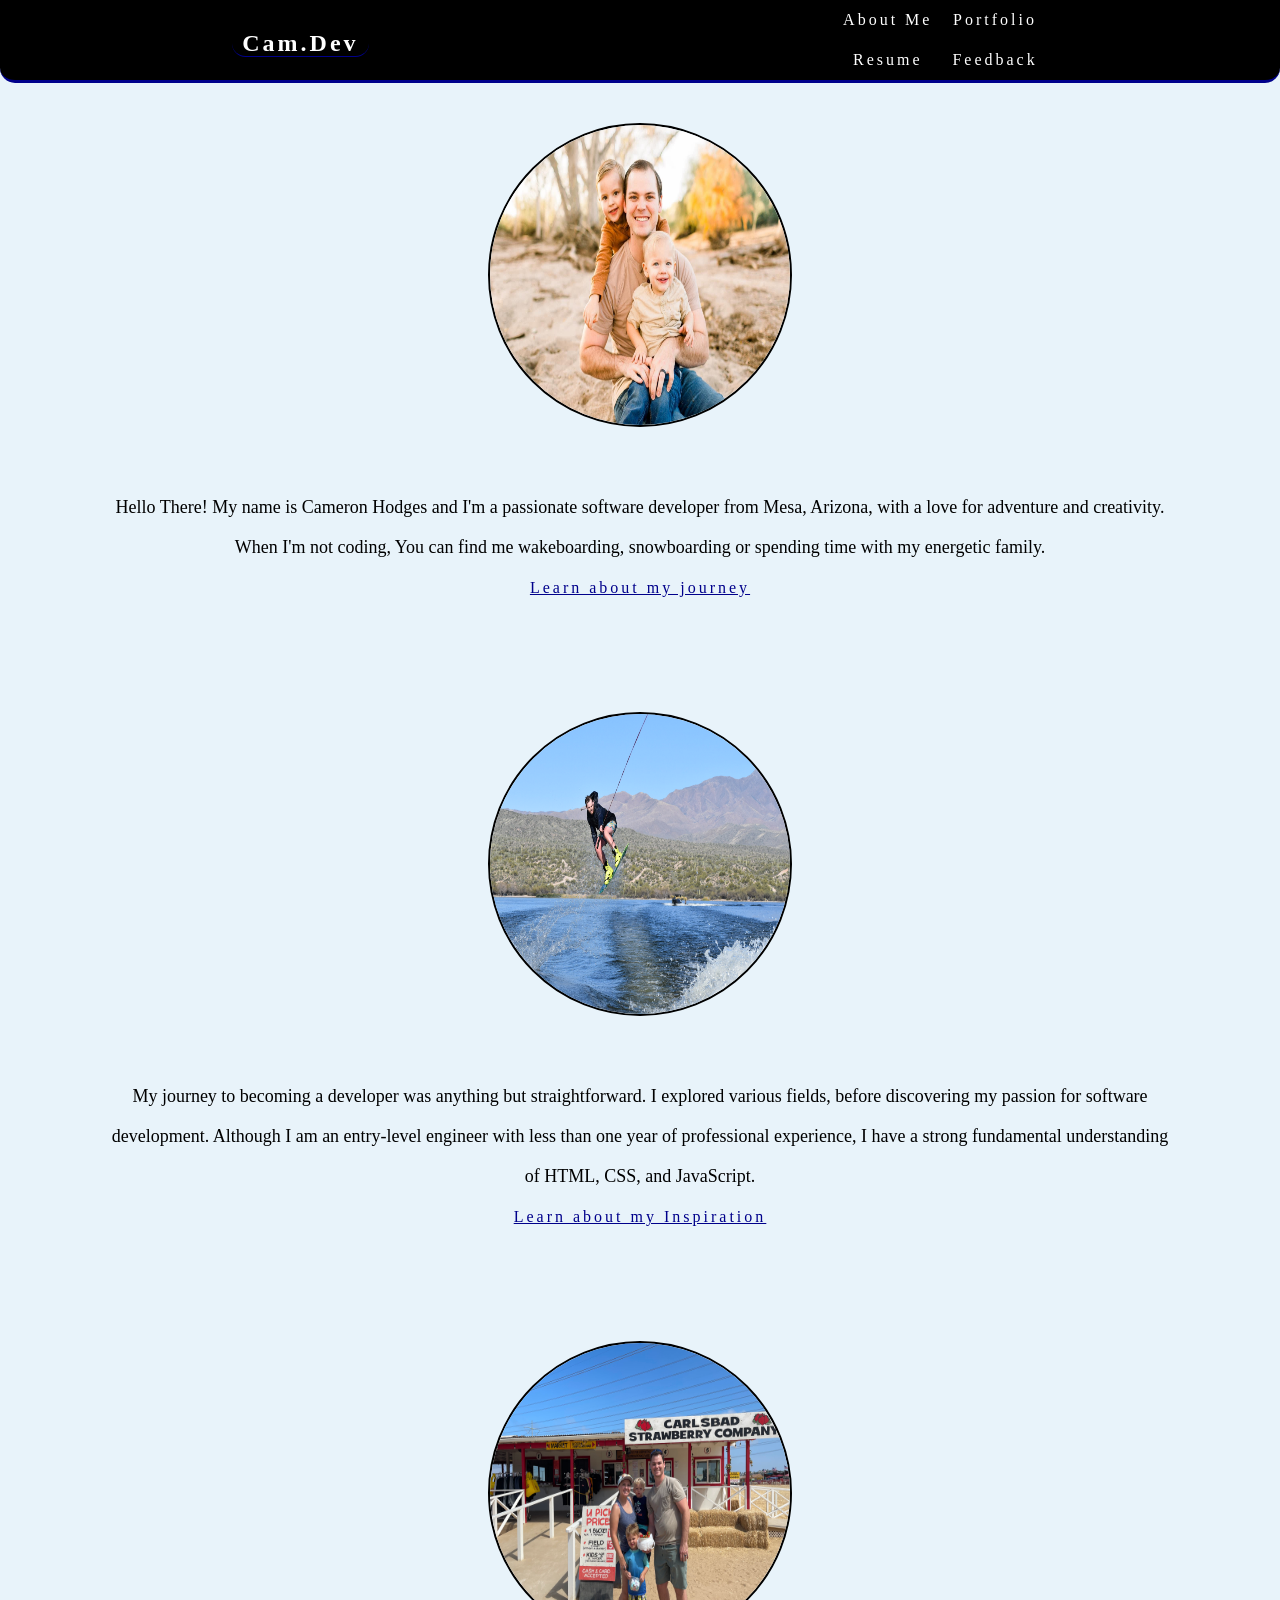
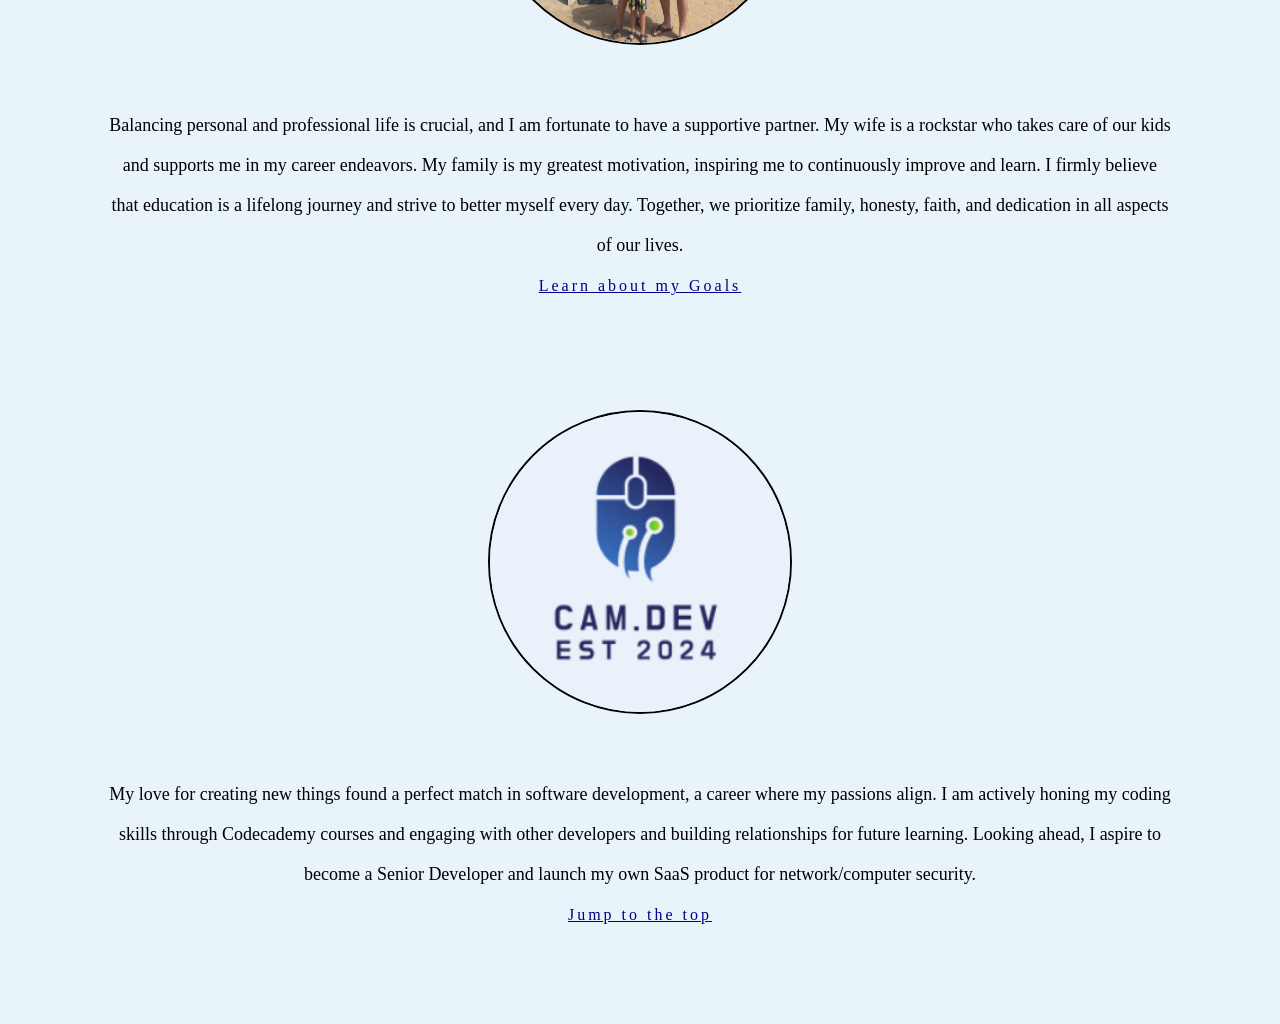
==== index.html @ 40ebb30c "first commit" ====
<!DOCTYPE html>
<html>
    <head>
        <meta charset="UTF-8">
        <meta name="viewport" content="width=device-width, initial-scale=1.0">
        <title>About me</title>
        <link href="./css/styles.css" rel="stylesheet">    </head>
    </head>
    <body>
        <header class="nav" id="nav">
            <h1><a href="index.html" class="title">Cam.Dev</a></h1>
            <div class="navi">
                <div class="nav1">
                    <a href="./index.html">About Me</a>
                    <a href="./resume.html">Resume</a>
                </div>
                <div class="nav2">
                    <a href="./portfolio.html">Portfolio</a>
                    <a href="./contact.html">Feedback</a> 
                </div>
            </div>
        </header>
        <main class="about">
            <section id="aboutMe">
                <img src="./images/Cameron.JPG" alt="Photo of Cameron">
                <p>
                    Hello There! My name is Cameron Hodges and I'm a passionate software developer from Mesa, Arizona, with a love for adventure and creativity. 
                    When I'm not coding, You can find me wakeboarding, snowboarding or spending time with my energetic family.
                    <br> <a href="#journey">Learn about my journey</a>
                </p>
            </section>
            <section id="journey">
                <img src="./images/Cameronwakeboarding.JPG" alt="Photo of Camerons Wakeboarding">
                <p>
                    My journey to becoming a developer was anything but straightforward. I explored various fields, 
                    before discovering my passion for software development. Although I am an entry-level engineer with 
                    less than one year of professional experience, I have a strong fundamental understanding of HTML, CSS, and JavaScript.
                    <br> 
        <a href="#inspire">Learn about my Inspiration</a>
                </p>
            </section>
            <section id="inspire">
                <img src="./images/cameronfamily.jpg" alt="Photo of Camerons Family">
                <p>
                    Balancing personal and professional life is crucial, and I am fortunate to have a supportive partner. 
                    My wife is a rockstar who takes care of our kids and supports me in my career endeavors. 
                    My family is my greatest motivation, inspiring me to continuously improve and learn. I firmly 
                    believe that education is a lifelong journey and strive to better myself every day. Together, 
                    we prioritize family, honesty, faith, and dedication in all aspects of our lives. <br>
                    <a href="#goals">Learn about my Goals</a>
                </p>
            </section>
            <section id="goals">
                <img src="./images/cam.devLogo.png" alt="">
                <p>
                    My love for creating new things found a perfect match in software development, a career where my passions align. 
                    I am actively honing my coding skills through Codecademy courses and engaging with other developers 
                    and building relationships for future learning. Looking ahead, I aspire to become a Senior Developer and launch my 
                    own SaaS product for network/computer security. <br>
                    <a href="#nav">Jump to the top</a>
                </p>
            </section>
        </main>
    </body>
</html>
---- css/styles.css ----
/*Universal styling*/
*{
    margin: 0;
}
*::-webkit-scrollbar {
    display: none;
}
header {
    background-color: black;
    color: rgb(232, 243, 250);
    width: 100%;
    height: auto;
    display: flex;
    flex-direction: column;
    align-items: center;
    justify-content: space-around;
    border-bottom: 3.5px solid darkblue;
    border-radius: 0 0 15px 15px;
}
h1 a{
    border-bottom: 1.5px solid darkblue;
    border-radius: 15px;
    padding: 0 10px 0 10px;
    margin: 5px 0 10px 0;
    font-size: x-large;
}
body {
    background-color: rgb(232, 243, 250);
    font-family: Garamond, serif;
    overflow: visible;
}
header .nav {
    display: flex;
    flex-direction: row;
    align-items: center;
    justify-content: center;
}
.nav div {
    display: flex;
    flex-direction: row;
    justify-content: space-between;
    align-items: center;
}
.navi div {
    display: flex;
    flex-direction: column;
}
a {
    text-decoration: none;
    color: white;
    letter-spacing: 3px;
    line-height: 30px;
    font-size: medium;
    padding: 5px 10px;
}
a:hover {
    color: rgb(69, 255, 69);
    cursor: pointer;
}
a:active {
    color: darkblue;
}

/*Home Page*/

.about,
.about section {
    display: flex;
    flex-direction: column;
    align-items: center;
    margin: 0 25px 25px 25px;
}

.about section a {
    color: darkblue;
    text-decoration: underline darkblue;
}

.about section a:hover {
    color: rgb(69, 255, 69);
    cursor: pointer;
    border: 1px black solid;
    border-radius: 25px;
    background-color: darkblue;
}

.about p {
    line-height: 40px;
    text-align: center;
    margin: 60px 0 40px 0;
    width: 90%;
    font-size: 18px;
}

.about img {
    margin-top: 40px;
    min-width: 200px;
    max-width: 600px;
    min-height: 200px;
    max-height: 600px;
    width: 300px;
    height: 300px;
    border-radius: 50%;
    border: 2px solid black;
}

.about label {
    display: flex;
    justify-content: center;
    align-items: center;
    letter-spacing: 4px;
    color: black;
    width: 60%;
    height: 30px;
    font-size: 24px;
    margin: 25px 0 0 0;
    border-bottom: 2px solid darkblue;
    border-radius: 0 0 10px 10px;
}

/*Resume Page*/
.resumehead {
    text-align: center;
    margin: 20px;
}
.resume {
    display: flex;
    flex-direction: column;
    align-items: center;
    justify-content: space-around;
    margin: 20px auto;
    background-color: white;
    padding: 20px;
    border-radius: 10px;
    border: 1px solid darkblue;
}
.resume h2.name,
.resume h3.contact,
.resume h4.links,
.download {
    text-align: center;
}
.resume h4.links,
.download {
    font-size: 16px;
}
.resume a,
.download a {
    text-decoration: none;
    letter-spacing: -1px;
    color: blue
}
.resume a:hover,
.download a:hover {
    color: rgb(69, 255, 69);
}
.resume a:active,
.download a:active {
    color: black;
}
.resume .contents h2 {
    margin-bottom: 10px;
    border-bottom: 1px solid darkblue;
}
.resume .contents section {
    margin: 45px 0;
}
.summary p {
    text-indent: 20px;
    margin-bottom: 10px;
    line-height: 25px;
}
.education p {
    line-height: 20px;
}

span{
    display: inline-block;
    text-align: right;
    width: 100%;
}
.education div {
    margin: 20px 0 20px 0;
}
.certifications div {
    margin: 20px 0 20px 0;
}
.skills div {
    display: flex;
    flex-direction: row;
    justify-content: space-evenly;
}
.skills div li {
    list-style-type: none;
}
h4 {
    font-size: 17px;
}

/*Portfolio page*/
.projects section{
    display: flex;
    flex-direction: column;
    justify-content: space-evenly;
    align-items: center;
    margin: 20px 0;
}
.projects label {
    font-size: x-large;
    margin: 30px;
}
.link {
    border: 1px solid black;
    height: 400px;
    width: 300px;
}
.projects section div {
    display: flex;
    flex-direction: column;
    align-items: center;
}
.projects img {
    border-radius: 25px;
}
.projects img:hover {
    border: 3px solid darkblue;
    box-shadow: 0 5px;
}
.projects img:active {
    border: 0px solid darkblue;
    box-shadow: 0 -5px;
}

/*Feedback/contact page*/ 
.contactInfo {
    display: flex;
    flex-direction: column;
    align-items: center;
    text-align: center;
}
.form h3 {
    font-size: x-large;
    margin: 30px;
}
.feedbackForm div {
    display: flex;
    flex-direction: column;
    align-items: center;
    margin: 25px;
}
button {
    background-color: rgb(69, 255, 69);
    color: darkblue;
    border: 1px solid darkblue;
    margin: 10px;
    padding: 5px 20px;
    border-radius: 15px;
    font-size: 20px;
}
button:hover {
    background-color: darkblue;
    color: rgb(69, 255, 69);
    border: 1px solid rgb(69, 255, 69);
    box-shadow: 0 4px;
}
button:active {
    box-shadow: -4px 0;
}
.feedback input {
    width: 50%;
    height: 25px;
    border-radius: 10px;
    margin-bottom: 10px;
    border: 1px solid darkblue;
    text-align: center;
}
.comment textarea {
    text-align: center;
    border-radius: 10px;
    border: 1px solid darkblue;
    width: 75%;
    height: 150px;
}
.feedback label {
    padding: 5px 5px;
    margin-bottom: 10px;
    font-size: 18px;
    font-weight: bold;
    text-decoration: 1.2px underline darkblue;
}
.contact {
    margin-bottom: 25px;
}
.contact h3 {
    margin: 25px 5px 15px 5px;
    text-align: center;
}
.contact p {
    text-align: center;
    color: black;
}

/*feedback.html*/
.compFeedback {
    display: flex;
    flex-direction: column;
    align-items: center;
    justify-content: space-between;
}
.compFeed {
    display: flex;
    flex-direction: column;
    margin: 15px;
    width: 75%;
}

/*Thank you page*/
.thankyou {
    display: flex;
    flex-direction: column;
    align-items: center;
    justify-content: center;
    margin: 0 auto;
    height: 250px;
    text-align: center;
}
.thankyou h1 {
    margin: 30px;
    font-size: 35px;
}
.thankyou h3 {
    margin: 30px;
    font-size: 20px;
}

/*Media Queries*/

/*Desktop*/
@media (min-width: 1300px) {
    header {
        flex-direction: row;
        height: auto;
        align-items: center;
    }
    .nav div {
        flex-direction: row;
    }
    .about {
        margin: 30px 0 150px 0;
    }
    .about section {
        display: flex;
        flex-direction: row;
        justify-content: space-evenly;
        align-items: center;
        margin: 25px;
    }
    .about img {
        width: 500px;
        height: 500px;
        margin: 60px 0 40px 0;
    }
    .about p {
        width: 50%;
        line-height: 50px;
        padding: 0 0 50px 0;
    }
    .about label {
        width: 20%;
        margin: 40px;
    }
    .nav div {
        flex-direction: row;
    }
    .feedback input {
        width: 30%;
    }
    .projects section {
        flex-direction: row;
    }
    .resume {
        width: 55%;
    }
}

/*Tablet*/
@media (min-width:700px) and (max-width: 1280px) {
    .nav {
        flex-direction: row;
    }
    header {
        flex-direction: row;
        height: auto;
        align-items: center;
    }
    .resume {
        width: 70%;
    }
}
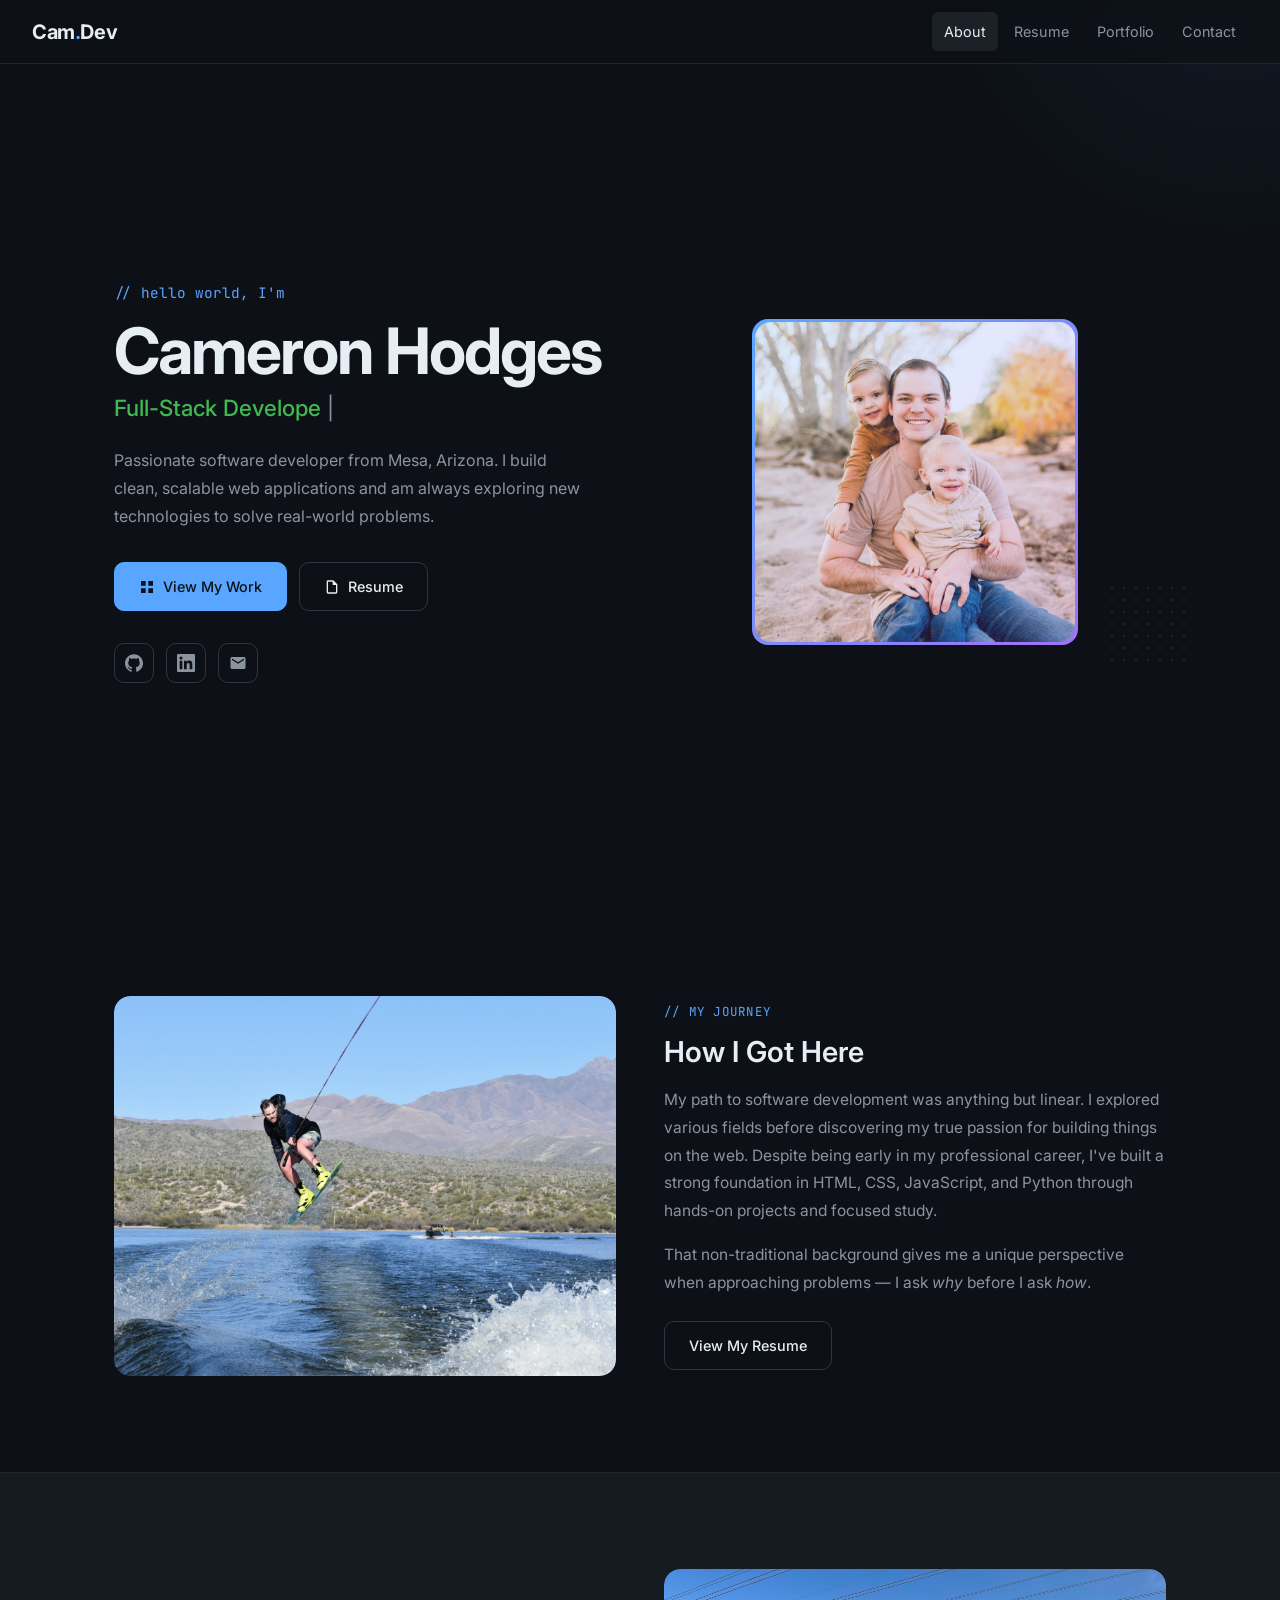
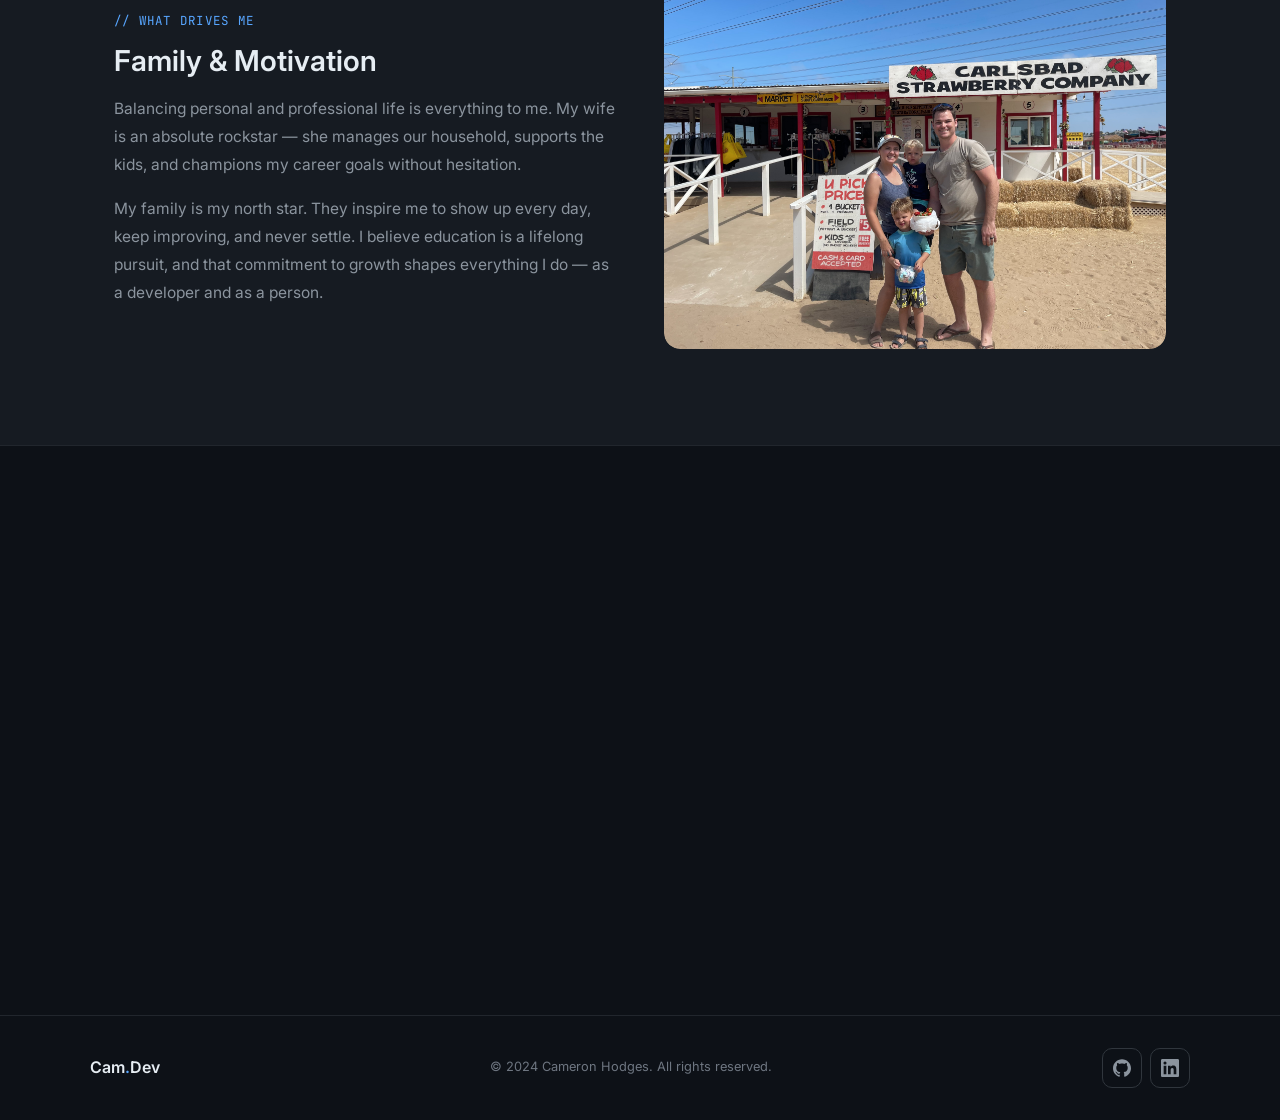
==== commit 598666f0: "Refactor site to professional-quality design Complete visual and structural overhaul of the portfoli" ====
--- a/index.html
+++ b/index.html
@@ -1,65 +1,192 @@
 <!DOCTYPE html>
-<html>
-    <head>
-        <meta charset="UTF-8">
-        <meta name="viewport" content="width=device-width, initial-scale=1.0">
-        <title>About me</title>
-        <link href="./css/styles.css" rel="stylesheet">    </head>
-    </head>
-    <body>
-        <header class="nav" id="nav">
-            <h1><a href="index.html" class="title">Cam.Dev</a></h1>
-            <div class="navi">
-                <div class="nav1">
-                    <a href="./index.html">About Me</a>
-                    <a href="./resume.html">Resume</a>
-                </div>
-                <div class="nav2">
-                    <a href="./portfolio.html">Portfolio</a>
-                    <a href="./contact.html">Feedback</a> 
-                </div>
+<html lang="en">
+<head>
+  <meta charset="UTF-8">
+  <meta name="viewport" content="width=device-width, initial-scale=1.0">
+  <title>Cameron Hodges | Software Developer</title>
+  <meta name="description" content="Software developer from Mesa, Arizona. Passionate about building clean, full-stack web applications.">
+  <link href="./css/styles.css" rel="stylesheet">
+</head>
+<body>
+
+  <!-- Navbar -->
+  <header class="navbar" id="navbar">
+    <a href="./index.html" class="nav-brand">Cam<span class="accent">.</span>Dev</a>
+    <nav class="nav-links" aria-label="Primary navigation">
+      <a href="./index.html" class="nav-link">About</a>
+      <a href="./resume.html" class="nav-link">Resume</a>
+      <a href="./portfolio.html" class="nav-link">Portfolio</a>
+      <a href="./contact.html" class="nav-link">Contact</a>
+    </nav>
+    <button class="nav-toggle" id="navToggle" aria-label="Toggle navigation" aria-expanded="false">
+      <span></span>
+      <span></span>
+      <span></span>
+    </button>
+  </header>
+
+  <!-- Mobile Nav -->
+  <nav class="nav-mobile" id="navMobile" aria-label="Mobile navigation">
+    <a href="./index.html" class="nav-link">About</a>
+    <a href="./resume.html" class="nav-link">Resume</a>
+    <a href="./portfolio.html" class="nav-link">Portfolio</a>
+    <a href="./contact.html" class="nav-link">Contact</a>
+  </nav>
+
+  <main>
+
+    <!-- Hero -->
+    <section class="hero" id="hero">
+      <div class="hero-inner">
+        <div class="hero-content">
+          <span class="hero-greeting">// hello world, I'm</span>
+          <h1 class="hero-name">Cameron Hodges</h1>
+          <h2 class="hero-title">
+            <span id="typingText" class="highlight">Full-Stack Developer</span>
+            <span class="cursor" aria-hidden="true">|</span>
+          </h2>
+          <p class="hero-description">
+            Passionate software developer from Mesa, Arizona. I build clean,
+            scalable web applications and am always exploring new technologies
+            to solve real-world problems.
+          </p>
+          <div class="hero-actions">
+            <a href="./portfolio.html" class="btn btn-primary">
+              <svg viewBox="0 0 24 24" width="16" height="16" fill="currentColor"><path d="M3 3h7v7H3V3zm0 11h7v7H3v-7zm11-11h7v7h-7V3zm0 11h7v7h-7v-7z"/></svg>
+              View My Work
+            </a>
+            <a href="./resume.html" class="btn btn-outline">
+              <svg viewBox="0 0 24 24" width="16" height="16" fill="currentColor"><path d="M14 2H6a2 2 0 0 0-2 2v16a2 2 0 0 0 2 2h12a2 2 0 0 0 2-2V8l-6-6zm4 18H6V4h7v5h5v11z"/></svg>
+              Resume
+            </a>
+          </div>
+          <div class="hero-socials">
+            <a href="https://github.com/CameronHodges98" target="_blank" rel="noopener noreferrer" class="social-link" aria-label="GitHub">
+              <svg viewBox="0 0 24 24"><path d="M12 .297c-6.63 0-12 5.373-12 12 0 5.303 3.438 9.8 8.205 11.385.6.113.82-.258.82-.577 0-.285-.01-1.04-.015-2.04-3.338.724-4.042-1.61-4.042-1.61C4.422 18.07 3.633 17.7 3.633 17.7c-1.087-.744.084-.729.084-.729 1.205.084 1.838 1.236 1.838 1.236 1.07 1.835 2.809 1.305 3.495.998.108-.776.417-1.305.76-1.605-2.665-.3-5.466-1.332-5.466-5.93 0-1.31.465-2.38 1.235-3.22-.135-.303-.54-1.523.105-3.176 0 0 1.005-.322 3.3 1.23.96-.267 1.98-.399 3-.405 1.02.006 2.04.138 3 .405 2.28-1.552 3.285-1.23 3.285-1.23.645 1.653.24 2.873.12 3.176.765.84 1.23 1.91 1.23 3.22 0 4.61-2.805 5.625-5.475 5.92.42.36.81 1.096.81 2.22 0 1.606-.015 2.896-.015 3.286 0 .315.21.69.825.57C20.565 22.092 24 17.592 24 12.297c0-6.627-5.373-12-12-12"/></svg>
+            </a>
+            <a href="https://www.linkedin.com/in/cameron-hodges-IT" target="_blank" rel="noopener noreferrer" class="social-link" aria-label="LinkedIn">
+              <svg viewBox="0 0 24 24"><path d="M20.447 20.452h-3.554v-5.569c0-1.328-.027-3.037-1.852-3.037-1.853 0-2.136 1.445-2.136 2.939v5.667H9.351V9h3.414v1.561h.046c.477-.9 1.637-1.85 3.37-1.85 3.601 0 4.267 2.37 4.267 5.455v6.286zM5.337 7.433a2.062 2.062 0 0 1-2.063-2.065 2.064 2.064 0 1 1 2.063 2.065zm1.782 13.019H3.555V9h3.564v11.452zM22.225 0H1.771C.792 0 0 .774 0 1.729v20.542C0 23.227.792 24 1.771 24h20.451C23.2 24 24 23.227 24 22.271V1.729C24 .774 23.2 0 22.222 0h.003z"/></svg>
+            </a>
+            <a href="mailto:chodges98@gmail.com" class="social-link" aria-label="Email">
+              <svg viewBox="0 0 24 24"><path d="M20 4H4c-1.1 0-2 .9-2 2v12c0 1.1.9 2 2 2h16c1.1 0 2-.9 2-2V6c0-1.1-.9-2-2-2zm0 4-8 5-8-5V6l8 5 8-5v2z"/></svg>
+            </a>
+          </div>
+        </div>
+
+        <div class="hero-image-wrapper">
+          <div class="hero-image-frame">
+            <img src="./images/Cameron.JPG" alt="Cameron Hodges">
+          </div>
+          <div class="hero-image-dots"></div>
+        </div>
+      </div>
+    </section>
+
+    <!-- My Journey -->
+    <section class="section" id="journey">
+      <div class="container">
+        <div class="about-grid reveal">
+          <div class="about-image-wrap">
+            <img src="./images/Cameronwakeboarding.JPG" alt="Cameron wakeboarding">
+          </div>
+          <div class="about-text">
+            <span class="label">// my journey</span>
+            <h2>How I Got Here</h2>
+            <p>
+              My path to software development was anything but linear. I explored
+              various fields before discovering my true passion for building things
+              on the web. Despite being early in my professional career, I've built
+              a strong foundation in HTML, CSS, JavaScript, and Python through
+              hands-on projects and focused study.
+            </p>
+            <p style="margin-top: 1rem;">
+              That non-traditional background gives me a unique perspective when
+              approaching problems — I ask <em>why</em> before I ask <em>how</em>.
+            </p>
+            <a href="./resume.html" class="btn btn-outline" style="margin-top: 1.5rem;">
+              View My Resume
+            </a>
+          </div>
+        </div>
+      </div>
+    </section>
+
+    <!-- My Inspiration -->
+    <section class="section" id="inspire" style="background: var(--color-surface); border-top: 1px solid var(--color-border-muted); border-bottom: 1px solid var(--color-border-muted);">
+      <div class="container">
+        <div class="about-grid reverse reveal">
+          <div class="about-image-wrap">
+            <img src="./images/cameronfamily.jpg" alt="Cameron with his family">
+          </div>
+          <div class="about-text">
+            <span class="label">// what drives me</span>
+            <h2>Family & Motivation</h2>
+            <p>
+              Balancing personal and professional life is everything to me. My wife
+              is an absolute rockstar — she manages our household, supports the kids,
+              and champions my career goals without hesitation.
+            </p>
+            <p style="margin-top: 1rem;">
+              My family is my north star. They inspire me to show up every day,
+              keep improving, and never settle. I believe education is a lifelong
+              pursuit, and that commitment to growth shapes everything I do —
+              as a developer and as a person.
+            </p>
+          </div>
+        </div>
+      </div>
+    </section>
+
+    <!-- Goals -->
+    <section class="section" id="goals">
+      <div class="container">
+        <div class="about-grid reveal">
+          <div class="about-image-wrap" style="display:flex; align-items:center; justify-content:center; background: var(--color-surface); border: 1px solid var(--color-border); border-radius: var(--radius-lg); padding: 2rem;">
+            <img src="./images/cam.devLogo.png" alt="Cam.Dev Logo" style="max-width:220px; height:auto; border-radius: var(--radius-md);">
+          </div>
+          <div class="about-text">
+            <span class="label">// looking ahead</span>
+            <h2>Where I'm Headed</h2>
+            <p>
+              My love for creating new things found a perfect match in software
+              development. I'm actively sharpening my skills across the full stack —
+              React, Node.js, Express, Redux, and PostgreSQL — while engaging with
+              the developer community and building meaningful relationships.
+            </p>
+            <p style="margin-top: 1rem;">
+              Long-term, I'm working toward a Senior Developer role and have my
+              sights set on launching my own SaaS product focused on
+              network and computer security.
+            </p>
+            <div class="tags" style="margin-top: 1.5rem;">
+              <span class="tag">React.js</span>
+              <span class="tag">Node.js</span>
+              <span class="tag green">Python</span>
+              <span class="tag">PostgreSQL</span>
+              <span class="tag purple">SaaS</span>
             </div>
-        </header>
-        <main class="about">
-            <section id="aboutMe">
-                <img src="./images/Cameron.JPG" alt="Photo of Cameron">
-                <p>
-                    Hello There! My name is Cameron Hodges and I'm a passionate software developer from Mesa, Arizona, with a love for adventure and creativity. 
-                    When I'm not coding, You can find me wakeboarding, snowboarding or spending time with my energetic family.
-                    <br> <a href="#journey">Learn about my journey</a>
-                </p>
-            </section>
-            <section id="journey">
-                <img src="./images/Cameronwakeboarding.JPG" alt="Photo of Camerons Wakeboarding">
-                <p>
-                    My journey to becoming a developer was anything but straightforward. I explored various fields, 
-                    before discovering my passion for software development. Although I am an entry-level engineer with 
-                    less than one year of professional experience, I have a strong fundamental understanding of HTML, CSS, and JavaScript.
-                    <br> 
-        <a href="#inspire">Learn about my Inspiration</a>
-                </p>
-            </section>
-            <section id="inspire">
-                <img src="./images/cameronfamily.jpg" alt="Photo of Camerons Family">
-                <p>
-                    Balancing personal and professional life is crucial, and I am fortunate to have a supportive partner. 
-                    My wife is a rockstar who takes care of our kids and supports me in my career endeavors. 
-                    My family is my greatest motivation, inspiring me to continuously improve and learn. I firmly 
-                    believe that education is a lifelong journey and strive to better myself every day. Together, 
-                    we prioritize family, honesty, faith, and dedication in all aspects of our lives. <br>
-                    <a href="#goals">Learn about my Goals</a>
-                </p>
-            </section>
-            <section id="goals">
-                <img src="./images/cam.devLogo.png" alt="">
-                <p>
-                    My love for creating new things found a perfect match in software development, a career where my passions align. 
-                    I am actively honing my coding skills through Codecademy courses and engaging with other developers 
-                    and building relationships for future learning. Looking ahead, I aspire to become a Senior Developer and launch my 
-                    own SaaS product for network/computer security. <br>
-                    <a href="#nav">Jump to the top</a>
-                </p>
-            </section>
-        </main>
-    </body>
-</html>+          </div>
+        </div>
+      </div>
+    </section>
+
+  </main>
+
+  <footer class="footer">
+    <div class="footer-inner">
+      <a href="./index.html" class="footer-brand">Cam<span class="accent">.</span>Dev</a>
+      <p class="footer-copy">&copy; 2024 Cameron Hodges. All rights reserved.</p>
+      <div class="footer-socials">
+        <a href="https://github.com/CameronHodges98" target="_blank" rel="noopener noreferrer" class="social-link" aria-label="GitHub">
+          <svg viewBox="0 0 24 24"><path d="M12 .297c-6.63 0-12 5.373-12 12 0 5.303 3.438 9.8 8.205 11.385.6.113.82-.258.82-.577 0-.285-.01-1.04-.015-2.04-3.338.724-4.042-1.61-4.042-1.61C4.422 18.07 3.633 17.7 3.633 17.7c-1.087-.744.084-.729.084-.729 1.205.084 1.838 1.236 1.838 1.236 1.07 1.835 2.809 1.305 3.495.998.108-.776.417-1.305.76-1.605-2.665-.3-5.466-1.332-5.466-5.93 0-1.31.465-2.38 1.235-3.22-.135-.303-.54-1.523.105-3.176 0 0 1.005-.322 3.3 1.23.96-.267 1.98-.399 3-.405 1.02.006 2.04.138 3 .405 2.28-1.552 3.285-1.23 3.285-1.23.645 1.653.24 2.873.12 3.176.765.84 1.23 1.91 1.23 3.22 0 4.61-2.805 5.625-5.475 5.92.42.36.81 1.096.81 2.22 0 1.606-.015 2.896-.015 3.286 0 .315.21.69.825.57C20.565 22.092 24 17.592 24 12.297c0-6.627-5.373-12-12-12"/></svg>
+        </a>
+        <a href="https://www.linkedin.com/in/cameron-hodges-IT" target="_blank" rel="noopener noreferrer" class="social-link" aria-label="LinkedIn">
+          <svg viewBox="0 0 24 24"><path d="M20.447 20.452h-3.554v-5.569c0-1.328-.027-3.037-1.852-3.037-1.853 0-2.136 1.445-2.136 2.939v5.667H9.351V9h3.414v1.561h.046c.477-.9 1.637-1.85 3.37-1.85 3.601 0 4.267 2.37 4.267 5.455v6.286zM5.337 7.433a2.062 2.062 0 0 1-2.063-2.065 2.064 2.064 0 1 1 2.063 2.065zm1.782 13.019H3.555V9h3.564v11.452zM22.225 0H1.771C.792 0 0 .774 0 1.729v20.542C0 23.227.792 24 1.771 24h20.451C23.2 24 24 23.227 24 22.271V1.729C24 .774 23.2 0 22.222 0h.003z"/></svg>
+        </a>
+      </div>
+    </div>
+  </footer>
+
+  <script src="./js/main.js"></script>
+</body>
+</html>
--- a/css/styles.css
+++ b/css/styles.css
@@ -1,399 +1,1350 @@
-/*Universal styling*/
-*{
-    margin: 0;
-}
-*::-webkit-scrollbar {
+/* =============================================
+   Cam.Dev — Professional Portfolio Stylesheet
+   ============================================= */
+
+/* Google Fonts */
+@import url('https://fonts.googleapis.com/css2?family=Inter:wght@300;400;500;600;700&family=JetBrains+Mono:wght@400;500&display=swap');
+
+/* =============================================
+   CSS Custom Properties
+   ============================================= */
+:root {
+  /* Colors */
+  --color-bg:            #0d1117;
+  --color-surface:       #161b22;
+  --color-surface-2:     #1c2128;
+  --color-border:        #30363d;
+  --color-border-muted:  #21262d;
+  --color-text:          #e6edf3;
+  --color-text-muted:    #8b949e;
+  --color-text-subtle:   #6e7681;
+  --color-accent:        #58a6ff;
+  --color-accent-hover:  #79b8ff;
+  --color-green:         #3fb950;
+  --color-green-hover:   #56d364;
+  --color-purple:        #a371f7;
+
+  /* Typography */
+  --font-body: 'Inter', -apple-system, BlinkMacSystemFont, 'Segoe UI', sans-serif;
+  --font-mono: 'JetBrains Mono', 'Fira Code', 'Courier New', monospace;
+
+  /* Spacing */
+  --space-1:  0.25rem;
+  --space-2:  0.5rem;
+  --space-3:  0.75rem;
+  --space-4:  1rem;
+  --space-6:  1.5rem;
+  --space-8:  2rem;
+  --space-12: 3rem;
+  --space-16: 4rem;
+  --space-20: 5rem;
+  --space-24: 6rem;
+
+  /* Layout */
+  --max-width:  1100px;
+  --nav-height: 64px;
+
+  /* Transitions */
+  --transition-fast: 150ms ease;
+  --transition-base: 250ms ease;
+  --transition-slow: 400ms ease;
+
+  /* Shadows */
+  --shadow-sm:     0 1px 3px rgba(0,0,0,0.4);
+  --shadow-md:     0 4px 16px rgba(0,0,0,0.5);
+  --shadow-lg:     0 8px 32px rgba(0,0,0,0.6);
+  --shadow-accent: 0 0 24px rgba(88,166,255,0.15);
+
+  /* Border Radius */
+  --radius-sm:   6px;
+  --radius-md:   10px;
+  --radius-lg:   16px;
+  --radius-xl:   24px;
+  --radius-full: 9999px;
+}
+
+/* =============================================
+   Reset & Base
+   ============================================= */
+*, *::before, *::after {
+  box-sizing: border-box;
+  margin: 0;
+  padding: 0;
+}
+
+html {
+  scroll-behavior: smooth;
+  font-size: 16px;
+}
+
+body {
+  background-color: var(--color-bg);
+  color: var(--color-text);
+  font-family: var(--font-body);
+  line-height: 1.6;
+  -webkit-font-smoothing: antialiased;
+  -moz-osx-font-smoothing: grayscale;
+  overflow-x: hidden;
+}
+
+img {
+  max-width: 100%;
+  display: block;
+}
+
+ul {
+  list-style: none;
+}
+
+/* =============================================
+   Typography
+   ============================================= */
+h1, h2, h3, h4, h5 {
+  font-weight: 600;
+  line-height: 1.25;
+  color: var(--color-text);
+}
+
+p {
+  color: var(--color-text-muted);
+  line-height: 1.75;
+}
+
+a {
+  color: var(--color-accent);
+  text-decoration: none;
+  transition: color var(--transition-fast);
+}
+
+a:hover {
+  color: var(--color-accent-hover);
+}
+
+/* =============================================
+   Layout Helpers
+   ============================================= */
+.container {
+  max-width: var(--max-width);
+  margin: 0 auto;
+  padding: 0 var(--space-6);
+}
+
+.section {
+  padding: var(--space-24) 0;
+}
+
+.section-tag {
+  font-family: var(--font-mono);
+  font-size: 0.8rem;
+  color: var(--color-accent);
+  letter-spacing: 0.08em;
+  display: block;
+  margin-bottom: var(--space-2);
+}
+
+.section-title {
+  font-size: clamp(1.75rem, 4vw, 2.25rem);
+  font-weight: 700;
+  margin-bottom: var(--space-4);
+  color: var(--color-text);
+}
+
+.section-title .accent {
+  color: var(--color-accent);
+}
+
+.section-divider {
+  width: 48px;
+  height: 3px;
+  background: linear-gradient(90deg, var(--color-accent), var(--color-purple));
+  border-radius: var(--radius-full);
+  margin-bottom: var(--space-12);
+}
+
+/* =============================================
+   Buttons
+   ============================================= */
+.btn {
+  display: inline-flex;
+  align-items: center;
+  gap: var(--space-2);
+  padding: var(--space-3) var(--space-6);
+  border-radius: var(--radius-md);
+  font-family: var(--font-body);
+  font-size: 0.9rem;
+  font-weight: 500;
+  cursor: pointer;
+  transition: all var(--transition-base);
+  border: 1px solid transparent;
+  text-decoration: none;
+}
+
+.btn-primary {
+  background: var(--color-accent);
+  color: var(--color-bg);
+  border-color: var(--color-accent);
+}
+
+.btn-primary:hover {
+  background: var(--color-accent-hover);
+  border-color: var(--color-accent-hover);
+  color: var(--color-bg);
+  transform: translateY(-2px);
+  box-shadow: var(--shadow-accent);
+}
+
+.btn-outline {
+  background: transparent;
+  color: var(--color-text);
+  border-color: var(--color-border);
+}
+
+.btn-outline:hover {
+  border-color: var(--color-accent);
+  color: var(--color-accent);
+  transform: translateY(-2px);
+}
+
+.btn-sm {
+  padding: var(--space-2) var(--space-4);
+  font-size: 0.8rem;
+}
+
+/* =============================================
+   Navbar
+   ============================================= */
+.navbar {
+  position: fixed;
+  top: 0;
+  left: 0;
+  right: 0;
+  z-index: 100;
+  height: var(--nav-height);
+  display: flex;
+  align-items: center;
+  justify-content: space-between;
+  padding: 0 var(--space-8);
+  background: rgba(13, 17, 23, 0.8);
+  backdrop-filter: blur(12px);
+  -webkit-backdrop-filter: blur(12px);
+  border-bottom: 1px solid var(--color-border-muted);
+  transition: background var(--transition-base), border-color var(--transition-base);
+}
+
+.navbar.scrolled {
+  background: rgba(13, 17, 23, 0.95);
+  border-bottom-color: var(--color-border);
+}
+
+.nav-brand {
+  font-size: 1.25rem;
+  font-weight: 700;
+  color: var(--color-text);
+  letter-spacing: -0.02em;
+  text-decoration: none;
+  transition: color var(--transition-fast);
+}
+
+.nav-brand:hover {
+  color: var(--color-accent);
+}
+
+.nav-brand .accent {
+  color: var(--color-accent);
+}
+
+.nav-links {
+  display: flex;
+  align-items: center;
+  gap: var(--space-1);
+}
+
+.nav-link {
+  padding: var(--space-2) var(--space-3);
+  border-radius: var(--radius-sm);
+  font-size: 0.9rem;
+  font-weight: 400;
+  color: var(--color-text-muted);
+  text-decoration: none;
+  transition: all var(--transition-fast);
+}
+
+.nav-link:hover,
+.nav-link.active {
+  color: var(--color-text);
+  background: var(--color-surface-2);
+}
+
+.nav-toggle {
+  display: none;
+  flex-direction: column;
+  justify-content: center;
+  align-items: center;
+  gap: 5px;
+  width: 36px;
+  height: 36px;
+  background: transparent;
+  border: 1px solid var(--color-border);
+  border-radius: var(--radius-sm);
+  cursor: pointer;
+  padding: 0;
+  transition: border-color var(--transition-fast);
+}
+
+.nav-toggle:hover {
+  border-color: var(--color-accent);
+}
+
+.nav-toggle span {
+  display: block;
+  width: 18px;
+  height: 1.5px;
+  background: var(--color-text-muted);
+  border-radius: var(--radius-full);
+  transition: all var(--transition-base);
+}
+
+.nav-toggle.open span:nth-child(1) {
+  transform: translateY(6.5px) rotate(45deg);
+}
+.nav-toggle.open span:nth-child(2) {
+  opacity: 0;
+  transform: scaleX(0);
+}
+.nav-toggle.open span:nth-child(3) {
+  transform: translateY(-6.5px) rotate(-45deg);
+}
+
+.nav-mobile {
+  display: none;
+  position: fixed;
+  top: var(--nav-height);
+  left: 0;
+  right: 0;
+  background: var(--color-surface);
+  border-bottom: 1px solid var(--color-border);
+  padding: var(--space-4) var(--space-6);
+  flex-direction: column;
+  gap: var(--space-1);
+  z-index: 99;
+}
+
+.nav-mobile.open {
+  display: flex;
+}
+
+.nav-mobile .nav-link {
+  padding: var(--space-3) var(--space-4);
+  font-size: 1rem;
+}
+
+/* =============================================
+   Hero Section
+   ============================================= */
+.hero {
+  min-height: 100vh;
+  display: flex;
+  align-items: center;
+  padding-top: var(--nav-height);
+  position: relative;
+  overflow: hidden;
+}
+
+.hero::before {
+  content: '';
+  position: absolute;
+  top: -40%;
+  right: -20%;
+  width: 600px;
+  height: 600px;
+  background: radial-gradient(ellipse, rgba(88,166,255,0.06) 0%, transparent 70%);
+  pointer-events: none;
+}
+
+.hero-inner {
+  max-width: var(--max-width);
+  margin: 0 auto;
+  padding: 0 var(--space-6);
+  display: grid;
+  grid-template-columns: 1fr 1fr;
+  gap: var(--space-12);
+  align-items: center;
+  width: 100%;
+}
+
+.hero-greeting {
+  font-family: var(--font-mono);
+  font-size: 0.9rem;
+  color: var(--color-accent);
+  margin-bottom: var(--space-3);
+  display: block;
+}
+
+.hero-name {
+  font-size: clamp(2.5rem, 6vw, 4rem);
+  font-weight: 700;
+  line-height: 1.1;
+  letter-spacing: -0.03em;
+  color: var(--color-text);
+  margin-bottom: var(--space-2);
+}
+
+.hero-title {
+  font-size: clamp(1.1rem, 2.5vw, 1.4rem);
+  font-weight: 400;
+  color: var(--color-text-muted);
+  margin-bottom: var(--space-6);
+}
+
+.hero-title .highlight {
+  color: var(--color-green);
+  font-weight: 500;
+}
+
+.hero-description {
+  font-size: 1rem;
+  color: var(--color-text-muted);
+  line-height: 1.75;
+  max-width: 480px;
+  margin-bottom: var(--space-8);
+}
+
+.hero-actions {
+  display: flex;
+  gap: var(--space-3);
+  flex-wrap: wrap;
+  margin-bottom: var(--space-8);
+}
+
+.hero-socials {
+  display: flex;
+  gap: var(--space-3);
+}
+
+.social-link {
+  display: flex;
+  align-items: center;
+  justify-content: center;
+  width: 40px;
+  height: 40px;
+  border-radius: var(--radius-md);
+  border: 1px solid var(--color-border);
+  color: var(--color-text-muted);
+  text-decoration: none;
+  transition: all var(--transition-base);
+}
+
+.social-link:hover {
+  color: var(--color-accent);
+  border-color: var(--color-accent);
+  background: rgba(88,166,255,0.08);
+  transform: translateY(-2px);
+}
+
+.social-link svg {
+  width: 18px;
+  height: 18px;
+  fill: currentColor;
+}
+
+/* Hero Image */
+.hero-image-wrapper {
+  position: relative;
+  display: flex;
+  justify-content: center;
+}
+
+.hero-image-frame {
+  position: relative;
+  width: 320px;
+  height: 320px;
+}
+
+.hero-image-frame::before {
+  content: '';
+  position: absolute;
+  inset: -3px;
+  border-radius: var(--radius-lg);
+  background: linear-gradient(135deg, var(--color-accent), var(--color-purple));
+  z-index: 0;
+}
+
+.hero-image-frame::after {
+  content: '';
+  position: absolute;
+  inset: 0;
+  border-radius: var(--radius-lg);
+  background: linear-gradient(135deg, rgba(88,166,255,0.2), rgba(163,113,247,0.2));
+  z-index: 2;
+  pointer-events: none;
+}
+
+.hero-image-frame img {
+  position: relative;
+  z-index: 1;
+  width: 100%;
+  height: 100%;
+  object-fit: cover;
+  border-radius: var(--radius-lg);
+}
+
+.hero-image-dots {
+  position: absolute;
+  bottom: -20px;
+  right: -20px;
+  width: 80px;
+  height: 80px;
+  background-image: radial-gradient(var(--color-border) 1px, transparent 1px);
+  background-size: 12px 12px;
+  opacity: 0.5;
+  z-index: 0;
+}
+
+/* =============================================
+   About Sections (index.html)
+   ============================================= */
+.about-grid {
+  display: grid;
+  grid-template-columns: 1fr 1fr;
+  gap: var(--space-12);
+  align-items: center;
+}
+
+.about-grid.reverse {
+  direction: rtl;
+}
+
+.about-grid.reverse > * {
+  direction: ltr;
+}
+
+.about-text .label {
+  font-family: var(--font-mono);
+  font-size: 0.78rem;
+  color: var(--color-accent);
+  letter-spacing: 0.1em;
+  text-transform: uppercase;
+  display: block;
+  margin-bottom: var(--space-3);
+}
+
+.about-text h2 {
+  font-size: clamp(1.4rem, 3vw, 1.8rem);
+  font-weight: 600;
+  margin-bottom: var(--space-4);
+  color: var(--color-text);
+}
+
+.about-text p {
+  color: var(--color-text-muted);
+  line-height: 1.8;
+  font-size: 0.97rem;
+}
+
+.about-text .btn {
+  margin-top: var(--space-6);
+}
+
+.about-image-wrap {
+  position: relative;
+  border-radius: var(--radius-lg);
+  overflow: hidden;
+  background: var(--color-surface);
+}
+
+.about-image-wrap img {
+  width: 100%;
+  height: 380px;
+  object-fit: cover;
+  border-radius: var(--radius-lg);
+  filter: grayscale(10%);
+  transition: filter var(--transition-slow), transform var(--transition-slow);
+}
+
+.about-image-wrap:hover img {
+  filter: grayscale(0%);
+  transform: scale(1.02);
+}
+
+/* =============================================
+   Card Component
+   ============================================= */
+.card {
+  background: var(--color-surface);
+  border: 1px solid var(--color-border);
+  border-radius: var(--radius-lg);
+  padding: var(--space-6);
+  transition: border-color var(--transition-base), box-shadow var(--transition-base), transform var(--transition-base);
+}
+
+.card:hover {
+  border-color: var(--color-accent);
+  box-shadow: var(--shadow-accent);
+  transform: translateY(-3px);
+}
+
+/* =============================================
+   Tech Tags / Skill Chips
+   ============================================= */
+.tags {
+  display: flex;
+  flex-wrap: wrap;
+  gap: var(--space-2);
+}
+
+.tag {
+  font-family: var(--font-mono);
+  font-size: 0.75rem;
+  padding: var(--space-1) var(--space-3);
+  border-radius: var(--radius-full);
+  background: rgba(88,166,255,0.1);
+  color: var(--color-accent);
+  border: 1px solid rgba(88,166,255,0.2);
+  white-space: nowrap;
+  transition: all var(--transition-fast);
+}
+
+.tag:hover {
+  background: rgba(88,166,255,0.2);
+  border-color: var(--color-accent);
+}
+
+.tag.green {
+  background: rgba(63,185,80,0.1);
+  color: var(--color-green);
+  border-color: rgba(63,185,80,0.2);
+}
+
+.tag.purple {
+  background: rgba(163,113,247,0.1);
+  color: var(--color-purple);
+  border-color: rgba(163,113,247,0.2);
+}
+
+/* =============================================
+   Portfolio Page
+   ============================================= */
+.projects-grid {
+  display: grid;
+  grid-template-columns: repeat(auto-fill, minmax(320px, 1fr));
+  gap: var(--space-6);
+}
+
+.project-card {
+  background: var(--color-surface);
+  border: 1px solid var(--color-border);
+  border-radius: var(--radius-lg);
+  overflow: hidden;
+  transition: all var(--transition-base);
+  display: flex;
+  flex-direction: column;
+}
+
+.project-card:hover {
+  border-color: var(--color-accent);
+  box-shadow: var(--shadow-accent);
+  transform: translateY(-4px);
+}
+
+.project-thumbnail {
+  position: relative;
+  height: 200px;
+  overflow: hidden;
+  background: var(--color-surface-2);
+}
+
+.project-thumbnail img {
+  width: 100%;
+  height: 100%;
+  object-fit: cover;
+  transition: transform var(--transition-slow);
+}
+
+.project-card:hover .project-thumbnail img {
+  transform: scale(1.05);
+}
+
+.project-thumbnail-overlay {
+  position: absolute;
+  inset: 0;
+  background: rgba(13,17,23,0.7);
+  display: flex;
+  align-items: center;
+  justify-content: center;
+  opacity: 0;
+  transition: opacity var(--transition-base);
+}
+
+.project-card:hover .project-thumbnail-overlay {
+  opacity: 1;
+}
+
+.project-body {
+  padding: var(--space-6);
+  flex: 1;
+  display: flex;
+  flex-direction: column;
+  gap: var(--space-3);
+}
+
+.project-title {
+  font-size: 1.1rem;
+  font-weight: 600;
+  color: var(--color-text);
+}
+
+.project-description {
+  font-size: 0.9rem;
+  color: var(--color-text-muted);
+  line-height: 1.65;
+  flex: 1;
+}
+
+.project-footer {
+  display: flex;
+  align-items: center;
+  justify-content: space-between;
+  padding-top: var(--space-4);
+  border-top: 1px solid var(--color-border-muted);
+  margin-top: auto;
+}
+
+/* =============================================
+   Resume Page
+   ============================================= */
+.resume-layout {
+  display: grid;
+  grid-template-columns: 280px 1fr;
+  gap: var(--space-8);
+  align-items: start;
+}
+
+.resume-sidebar {
+  position: sticky;
+  top: calc(var(--nav-height) + var(--space-6));
+}
+
+.resume-sidebar .profile-img {
+  width: 100%;
+  aspect-ratio: 1;
+  object-fit: cover;
+  border-radius: var(--radius-lg);
+  margin-bottom: var(--space-6);
+  border: 1px solid var(--color-border);
+}
+
+.sidebar-section {
+  margin-bottom: var(--space-6);
+}
+
+.sidebar-section h3 {
+  font-size: 0.75rem;
+  font-weight: 600;
+  letter-spacing: 0.1em;
+  text-transform: uppercase;
+  color: var(--color-text-muted);
+  margin-bottom: var(--space-3);
+  padding-bottom: var(--space-2);
+  border-bottom: 1px solid var(--color-border-muted);
+}
+
+.contact-item {
+  display: flex;
+  align-items: center;
+  gap: var(--space-3);
+  padding: var(--space-2) 0;
+  color: var(--color-text-muted);
+  font-size: 0.85rem;
+}
+
+.contact-item svg {
+  width: 14px;
+  height: 14px;
+  fill: var(--color-accent);
+  flex-shrink: 0;
+}
+
+.contact-item a {
+  color: var(--color-text-muted);
+  font-size: 0.85rem;
+  word-break: break-all;
+}
+
+.contact-item a:hover {
+  color: var(--color-accent);
+}
+
+/* Timeline */
+.timeline {
+  position: relative;
+  padding-left: var(--space-6);
+}
+
+.timeline::before {
+  content: '';
+  position: absolute;
+  left: 0;
+  top: 6px;
+  bottom: 6px;
+  width: 2px;
+  background: var(--color-border);
+  border-radius: var(--radius-full);
+}
+
+.timeline-item {
+  position: relative;
+  padding-bottom: var(--space-8);
+}
+
+.timeline-item:last-child {
+  padding-bottom: 0;
+}
+
+.timeline-item::before {
+  content: '';
+  position: absolute;
+  left: calc(-1 * var(--space-6) - 4px);
+  top: 6px;
+  width: 10px;
+  height: 10px;
+  border-radius: 50%;
+  background: var(--color-accent);
+  border: 2px solid var(--color-bg);
+  box-shadow: 0 0 0 2px var(--color-accent);
+}
+
+.timeline-date {
+  font-family: var(--font-mono);
+  font-size: 0.75rem;
+  color: var(--color-accent);
+  margin-bottom: var(--space-1);
+}
+
+.timeline-title {
+  font-size: 1rem;
+  font-weight: 600;
+  color: var(--color-text);
+  margin-bottom: var(--space-1);
+}
+
+.timeline-subtitle {
+  font-size: 0.875rem;
+  color: var(--color-text-muted);
+  margin-bottom: var(--space-3);
+}
+
+.timeline-body {
+  font-size: 0.875rem;
+  color: var(--color-text-muted);
+  line-height: 1.65;
+}
+
+/* Resume Section Headers */
+.resume-section {
+  margin-bottom: var(--space-12);
+}
+
+.resume-section:last-child {
+  margin-bottom: 0;
+}
+
+.resume-section-title {
+  font-size: 1rem;
+  font-weight: 600;
+  color: var(--color-text);
+  text-transform: uppercase;
+  letter-spacing: 0.08em;
+  font-size: 0.8rem;
+  color: var(--color-text-muted);
+  margin-bottom: var(--space-6);
+  padding-bottom: var(--space-3);
+  border-bottom: 1px solid var(--color-border);
+  display: flex;
+  align-items: center;
+  gap: var(--space-3);
+}
+
+.resume-section-title::before {
+  content: '';
+  display: inline-block;
+  width: 6px;
+  height: 6px;
+  border-radius: 50%;
+  background: var(--color-accent);
+}
+
+.resume-download-bar {
+  display: flex;
+  align-items: center;
+  justify-content: space-between;
+  background: var(--color-surface);
+  border: 1px solid var(--color-border);
+  border-radius: var(--radius-md);
+  padding: var(--space-4) var(--space-6);
+  margin-bottom: var(--space-8);
+}
+
+.resume-download-bar p {
+  font-size: 0.9rem;
+  color: var(--color-text-muted);
+}
+
+/* Skills Grid */
+.skills-grid {
+  display: grid;
+  grid-template-columns: repeat(3, 1fr);
+  gap: var(--space-4);
+}
+
+.skill-group h4 {
+  font-size: 0.8rem;
+  font-weight: 600;
+  text-transform: uppercase;
+  letter-spacing: 0.08em;
+  color: var(--color-text-muted);
+  margin-bottom: var(--space-3);
+}
+
+.skill-group .tags {
+  flex-direction: column;
+}
+
+/* =============================================
+   Contact Page
+   ============================================= */
+.contact-layout {
+  display: grid;
+  grid-template-columns: 1fr 1.4fr;
+  gap: var(--space-12);
+  align-items: start;
+}
+
+.contact-info-section h2 {
+  font-size: 1.75rem;
+  font-weight: 700;
+  margin-bottom: var(--space-4);
+}
+
+.contact-info-section p {
+  font-size: 0.95rem;
+  line-height: 1.75;
+  margin-bottom: var(--space-8);
+}
+
+.contact-details {
+  display: flex;
+  flex-direction: column;
+  gap: var(--space-4);
+  margin-bottom: var(--space-8);
+}
+
+.contact-detail-item {
+  display: flex;
+  align-items: flex-start;
+  gap: var(--space-4);
+  padding: var(--space-4);
+  background: var(--color-surface);
+  border: 1px solid var(--color-border-muted);
+  border-radius: var(--radius-md);
+  transition: border-color var(--transition-fast);
+}
+
+.contact-detail-item:hover {
+  border-color: var(--color-border);
+}
+
+.contact-detail-icon {
+  width: 36px;
+  height: 36px;
+  border-radius: var(--radius-sm);
+  background: rgba(88,166,255,0.1);
+  display: flex;
+  align-items: center;
+  justify-content: center;
+  flex-shrink: 0;
+}
+
+.contact-detail-icon svg {
+  width: 16px;
+  height: 16px;
+  fill: var(--color-accent);
+}
+
+.contact-detail-label {
+  font-size: 0.75rem;
+  font-weight: 600;
+  text-transform: uppercase;
+  letter-spacing: 0.08em;
+  color: var(--color-text-muted);
+  display: block;
+  margin-bottom: var(--space-1);
+}
+
+.contact-detail-value {
+  font-size: 0.9rem;
+  color: var(--color-text);
+}
+
+.contact-detail-value a {
+  color: var(--color-text);
+}
+
+.contact-detail-value a:hover {
+  color: var(--color-accent);
+}
+
+/* Contact Form */
+.contact-form-card {
+  background: var(--color-surface);
+  border: 1px solid var(--color-border);
+  border-radius: var(--radius-lg);
+  padding: var(--space-8);
+}
+
+.contact-form-card h3 {
+  font-size: 1.2rem;
+  font-weight: 600;
+  margin-bottom: var(--space-2);
+}
+
+.contact-form-card .subtitle {
+  font-size: 0.875rem;
+  color: var(--color-text-muted);
+  margin-bottom: var(--space-6);
+}
+
+.form-group {
+  margin-bottom: var(--space-5);
+}
+
+.form-label {
+  display: block;
+  font-size: 0.8rem;
+  font-weight: 500;
+  color: var(--color-text-muted);
+  margin-bottom: var(--space-2);
+  letter-spacing: 0.02em;
+}
+
+.form-input,
+.form-textarea {
+  width: 100%;
+  background: var(--color-bg);
+  border: 1px solid var(--color-border);
+  border-radius: var(--radius-md);
+  padding: var(--space-3) var(--space-4);
+  color: var(--color-text);
+  font-family: var(--font-body);
+  font-size: 0.9rem;
+  transition: border-color var(--transition-fast), box-shadow var(--transition-fast);
+  outline: none;
+  -webkit-appearance: none;
+}
+
+.form-input::placeholder,
+.form-textarea::placeholder {
+  color: var(--color-text-subtle);
+}
+
+.form-input:focus,
+.form-textarea:focus {
+  border-color: var(--color-accent);
+  box-shadow: 0 0 0 3px rgba(88,166,255,0.12);
+}
+
+.form-textarea {
+  resize: vertical;
+  min-height: 130px;
+  line-height: 1.6;
+}
+
+/* =============================================
+   Thank You Page
+   ============================================= */
+.thankyou-wrapper {
+  min-height: 100vh;
+  display: flex;
+  align-items: center;
+  justify-content: center;
+  padding: var(--space-6);
+  padding-top: var(--nav-height);
+}
+
+.thankyou-card {
+  max-width: 500px;
+  width: 100%;
+  text-align: center;
+  background: var(--color-surface);
+  border: 1px solid var(--color-border);
+  border-radius: var(--radius-xl);
+  padding: var(--space-12) var(--space-8);
+}
+
+.thankyou-icon {
+  width: 64px;
+  height: 64px;
+  border-radius: 50%;
+  background: rgba(63,185,80,0.12);
+  border: 1px solid rgba(63,185,80,0.3);
+  display: flex;
+  align-items: center;
+  justify-content: center;
+  margin: 0 auto var(--space-6);
+}
+
+.thankyou-icon svg {
+  width: 28px;
+  height: 28px;
+  stroke: var(--color-green);
+  fill: none;
+  stroke-width: 2.5;
+  stroke-linecap: round;
+  stroke-linejoin: round;
+}
+
+.thankyou-card h1 {
+  font-size: 1.75rem;
+  font-weight: 700;
+  margin-bottom: var(--space-3);
+}
+
+.thankyou-card p {
+  font-size: 0.95rem;
+  color: var(--color-text-muted);
+  margin-bottom: var(--space-8);
+  line-height: 1.7;
+}
+
+/* =============================================
+   Footer
+   ============================================= */
+.footer {
+  border-top: 1px solid var(--color-border-muted);
+  padding: var(--space-8) var(--space-6);
+  text-align: center;
+}
+
+.footer-inner {
+  max-width: var(--max-width);
+  margin: 0 auto;
+  display: flex;
+  align-items: center;
+  justify-content: space-between;
+  gap: var(--space-4);
+  flex-wrap: wrap;
+}
+
+.footer-brand {
+  font-size: 1rem;
+  font-weight: 600;
+  color: var(--color-text);
+  text-decoration: none;
+}
+
+.footer-brand .accent {
+  color: var(--color-accent);
+}
+
+.footer-copy {
+  font-size: 0.8rem;
+  color: var(--color-text-subtle);
+}
+
+.footer-socials {
+  display: flex;
+  gap: var(--space-2);
+}
+
+/* =============================================
+   Scroll Reveal Animation
+   ============================================= */
+.reveal {
+  opacity: 0;
+  transform: translateY(24px);
+  transition: opacity var(--transition-slow), transform var(--transition-slow);
+}
+
+.reveal.visible {
+  opacity: 1;
+  transform: translateY(0);
+}
+
+.reveal-delay-1 { transition-delay: 100ms; }
+.reveal-delay-2 { transition-delay: 200ms; }
+.reveal-delay-3 { transition-delay: 300ms; }
+.reveal-delay-4 { transition-delay: 400ms; }
+
+/* =============================================
+   Motivation Quote App (quote.html)
+   ============================================= */
+.quote-page-body {
+  background: var(--color-bg);
+  min-height: 100vh;
+  padding-top: var(--nav-height);
+}
+
+.quote-hero {
+  text-align: center;
+  padding: var(--space-12) var(--space-6) var(--space-8);
+}
+
+.quote-hero h1 {
+  font-size: clamp(1.5rem, 4vw, 2.25rem);
+  font-weight: 700;
+  margin-bottom: var(--space-3);
+}
+
+.quote-hero p {
+  color: var(--color-text-muted);
+  font-size: 1rem;
+}
+
+.quote-box {
+  max-width: 600px;
+  margin: 0 auto;
+  padding: 0 var(--space-6) var(--space-12);
+  display: flex;
+  flex-direction: column;
+  align-items: center;
+  gap: var(--space-6);
+}
+
+.quote-display {
+  width: 100%;
+  min-height: 180px;
+  background: var(--color-surface);
+  border: 1px solid var(--color-border);
+  border-radius: var(--radius-lg);
+  padding: var(--space-8);
+  display: flex;
+  align-items: center;
+  justify-content: center;
+  text-align: center;
+  font-size: 1.05rem;
+  line-height: 1.7;
+  color: var(--color-text-muted);
+  font-style: italic;
+  transition: all var(--transition-base);
+}
+
+.quote-display.has-quote {
+  color: var(--color-text);
+  border-color: var(--color-accent);
+  box-shadow: var(--shadow-accent);
+}
+
+.quote-controls {
+  display: flex;
+  gap: var(--space-3);
+}
+
+/* =============================================
+   Responsive — Tablet
+   ============================================= */
+@media (max-width: 1024px) {
+  .resume-layout {
+    grid-template-columns: 1fr;
+  }
+
+  .resume-sidebar {
+    position: static;
+    display: grid;
+    grid-template-columns: 1fr 1fr;
+    gap: var(--space-6);
+    align-items: start;
+  }
+
+  .resume-sidebar .profile-img {
     display: none;
-}
-header {
-    background-color: black;
-    color: rgb(232, 243, 250);
-    width: 100%;
-    height: auto;
+  }
+
+  .skills-grid {
+    grid-template-columns: repeat(2, 1fr);
+  }
+
+  .contact-layout {
+    grid-template-columns: 1fr;
+  }
+}
+
+@media (max-width: 768px) {
+  .navbar {
+    padding: 0 var(--space-4);
+  }
+
+  .nav-links {
+    display: none;
+  }
+
+  .nav-toggle {
     display: flex;
+  }
+
+  .hero-inner {
+    grid-template-columns: 1fr;
+    text-align: center;
+    padding-top: var(--space-8);
+    gap: var(--space-8);
+  }
+
+  .hero-image-wrapper {
+    order: -1;
+  }
+
+  .hero-image-frame {
+    width: 220px;
+    height: 220px;
+  }
+
+  .hero-actions {
+    justify-content: center;
+  }
+
+  .hero-socials {
+    justify-content: center;
+  }
+
+  .hero-description {
+    margin-left: auto;
+    margin-right: auto;
+  }
+
+  .about-grid,
+  .about-grid.reverse {
+    grid-template-columns: 1fr;
+    direction: ltr;
+  }
+
+  .skills-grid {
+    grid-template-columns: 1fr;
+  }
+
+  .resume-sidebar {
+    grid-template-columns: 1fr;
+  }
+
+  .projects-grid {
+    grid-template-columns: 1fr;
+  }
+
+  .footer-inner {
     flex-direction: column;
-    align-items: center;
-    justify-content: space-around;
-    border-bottom: 3.5px solid darkblue;
-    border-radius: 0 0 15px 15px;
-}
-h1 a{
-    border-bottom: 1.5px solid darkblue;
-    border-radius: 15px;
-    padding: 0 10px 0 10px;
-    margin: 5px 0 10px 0;
-    font-size: x-large;
-}
-body {
-    background-color: rgb(232, 243, 250);
-    font-family: Garamond, serif;
-    overflow: visible;
-}
-header .nav {
-    display: flex;
-    flex-direction: row;
-    align-items: center;
-    justify-content: center;
-}
-.nav div {
-    display: flex;
-    flex-direction: row;
-    justify-content: space-between;
-    align-items: center;
-}
-.navi div {
-    display: flex;
-    flex-direction: column;
-}
-a {
-    text-decoration: none;
-    color: white;
-    letter-spacing: 3px;
-    line-height: 30px;
-    font-size: medium;
-    padding: 5px 10px;
-}
-a:hover {
-    color: rgb(69, 255, 69);
-    cursor: pointer;
-}
-a:active {
-    color: darkblue;
-}
-
-/*Home Page*/
-
-.about,
-.about section {
-    display: flex;
-    flex-direction: column;
-    align-items: center;
-    margin: 0 25px 25px 25px;
-}
-
-.about section a {
-    color: darkblue;
-    text-decoration: underline darkblue;
-}
-
-.about section a:hover {
-    color: rgb(69, 255, 69);
-    cursor: pointer;
-    border: 1px black solid;
-    border-radius: 25px;
-    background-color: darkblue;
-}
-
-.about p {
-    line-height: 40px;
     text-align: center;
-    margin: 60px 0 40px 0;
-    width: 90%;
-    font-size: 18px;
-}
-
-.about img {
-    margin-top: 40px;
-    min-width: 200px;
-    max-width: 600px;
-    min-height: 200px;
-    max-height: 600px;
-    width: 300px;
-    height: 300px;
-    border-radius: 50%;
-    border: 2px solid black;
-}
-
-.about label {
-    display: flex;
-    justify-content: center;
-    align-items: center;
-    letter-spacing: 4px;
-    color: black;
-    width: 60%;
-    height: 30px;
-    font-size: 24px;
-    margin: 25px 0 0 0;
-    border-bottom: 2px solid darkblue;
-    border-radius: 0 0 10px 10px;
-}
-
-/*Resume Page*/
-.resumehead {
-    text-align: center;
-    margin: 20px;
-}
-.resume {
-    display: flex;
-    flex-direction: column;
-    align-items: center;
-    justify-content: space-around;
-    margin: 20px auto;
-    background-color: white;
-    padding: 20px;
-    border-radius: 10px;
-    border: 1px solid darkblue;
-}
-.resume h2.name,
-.resume h3.contact,
-.resume h4.links,
-.download {
-    text-align: center;
-}
-.resume h4.links,
-.download {
-    font-size: 16px;
-}
-.resume a,
-.download a {
-    text-decoration: none;
-    letter-spacing: -1px;
-    color: blue
-}
-.resume a:hover,
-.download a:hover {
-    color: rgb(69, 255, 69);
-}
-.resume a:active,
-.download a:active {
-    color: black;
-}
-.resume .contents h2 {
-    margin-bottom: 10px;
-    border-bottom: 1px solid darkblue;
-}
-.resume .contents section {
-    margin: 45px 0;
-}
-.summary p {
-    text-indent: 20px;
-    margin-bottom: 10px;
-    line-height: 25px;
-}
-.education p {
-    line-height: 20px;
-}
-
-span{
-    display: inline-block;
-    text-align: right;
-    width: 100%;
-}
-.education div {
-    margin: 20px 0 20px 0;
-}
-.certifications div {
-    margin: 20px 0 20px 0;
-}
-.skills div {
-    display: flex;
-    flex-direction: row;
-    justify-content: space-evenly;
-}
-.skills div li {
-    list-style-type: none;
-}
-h4 {
-    font-size: 17px;
-}
-
-/*Portfolio page*/
-.projects section{
-    display: flex;
-    flex-direction: column;
-    justify-content: space-evenly;
-    align-items: center;
-    margin: 20px 0;
-}
-.projects label {
-    font-size: x-large;
-    margin: 30px;
-}
-.link {
-    border: 1px solid black;
-    height: 400px;
-    width: 300px;
-}
-.projects section div {
-    display: flex;
-    flex-direction: column;
-    align-items: center;
-}
-.projects img {
-    border-radius: 25px;
-}
-.projects img:hover {
-    border: 3px solid darkblue;
-    box-shadow: 0 5px;
-}
-.projects img:active {
-    border: 0px solid darkblue;
-    box-shadow: 0 -5px;
-}
-
-/*Feedback/contact page*/ 
-.contactInfo {
-    display: flex;
-    flex-direction: column;
-    align-items: center;
-    text-align: center;
-}
-.form h3 {
-    font-size: x-large;
-    margin: 30px;
-}
-.feedbackForm div {
-    display: flex;
-    flex-direction: column;
-    align-items: center;
-    margin: 25px;
-}
-button {
-    background-color: rgb(69, 255, 69);
-    color: darkblue;
-    border: 1px solid darkblue;
-    margin: 10px;
-    padding: 5px 20px;
-    border-radius: 15px;
-    font-size: 20px;
-}
-button:hover {
-    background-color: darkblue;
-    color: rgb(69, 255, 69);
-    border: 1px solid rgb(69, 255, 69);
-    box-shadow: 0 4px;
-}
-button:active {
-    box-shadow: -4px 0;
-}
-.feedback input {
-    width: 50%;
-    height: 25px;
-    border-radius: 10px;
-    margin-bottom: 10px;
-    border: 1px solid darkblue;
-    text-align: center;
-}
-.comment textarea {
-    text-align: center;
-    border-radius: 10px;
-    border: 1px solid darkblue;
-    width: 75%;
-    height: 150px;
-}
-.feedback label {
-    padding: 5px 5px;
-    margin-bottom: 10px;
-    font-size: 18px;
-    font-weight: bold;
-    text-decoration: 1.2px underline darkblue;
-}
-.contact {
-    margin-bottom: 25px;
-}
-.contact h3 {
-    margin: 25px 5px 15px 5px;
-    text-align: center;
-}
-.contact p {
-    text-align: center;
-    color: black;
-}
-
-/*feedback.html*/
-.compFeedback {
-    display: flex;
-    flex-direction: column;
-    align-items: center;
-    justify-content: space-between;
-}
-.compFeed {
-    display: flex;
-    flex-direction: column;
-    margin: 15px;
-    width: 75%;
-}
-
-/*Thank you page*/
-.thankyou {
-    display: flex;
-    flex-direction: column;
-    align-items: center;
-    justify-content: center;
-    margin: 0 auto;
-    height: 250px;
-    text-align: center;
-}
-.thankyou h1 {
-    margin: 30px;
-    font-size: 35px;
-}
-.thankyou h3 {
-    margin: 30px;
-    font-size: 20px;
-}
-
-/*Media Queries*/
-
-/*Desktop*/
-@media (min-width: 1300px) {
-    header {
-        flex-direction: row;
-        height: auto;
-        align-items: center;
-    }
-    .nav div {
-        flex-direction: row;
-    }
-    .about {
-        margin: 30px 0 150px 0;
-    }
-    .about section {
-        display: flex;
-        flex-direction: row;
-        justify-content: space-evenly;
-        align-items: center;
-        margin: 25px;
-    }
-    .about img {
-        width: 500px;
-        height: 500px;
-        margin: 60px 0 40px 0;
-    }
-    .about p {
-        width: 50%;
-        line-height: 50px;
-        padding: 0 0 50px 0;
-    }
-    .about label {
-        width: 20%;
-        margin: 40px;
-    }
-    .nav div {
-        flex-direction: row;
-    }
-    .feedback input {
-        width: 30%;
-    }
-    .projects section {
-        flex-direction: row;
-    }
-    .resume {
-        width: 55%;
-    }
-}
-
-/*Tablet*/
-@media (min-width:700px) and (max-width: 1280px) {
-    .nav {
-        flex-direction: row;
-    }
-    header {
-        flex-direction: row;
-        height: auto;
-        align-items: center;
-    }
-    .resume {
-        width: 70%;
-    }
-}+  }
+}
+
+@media (max-width: 480px) {
+  .section {
+    padding: var(--space-16) 0;
+  }
+
+  .hero {
+    min-height: auto;
+    padding-top: calc(var(--nav-height) + var(--space-8));
+    padding-bottom: var(--space-16);
+  }
+
+  .contact-form-card {
+    padding: var(--space-6) var(--space-4);
+  }
+}
